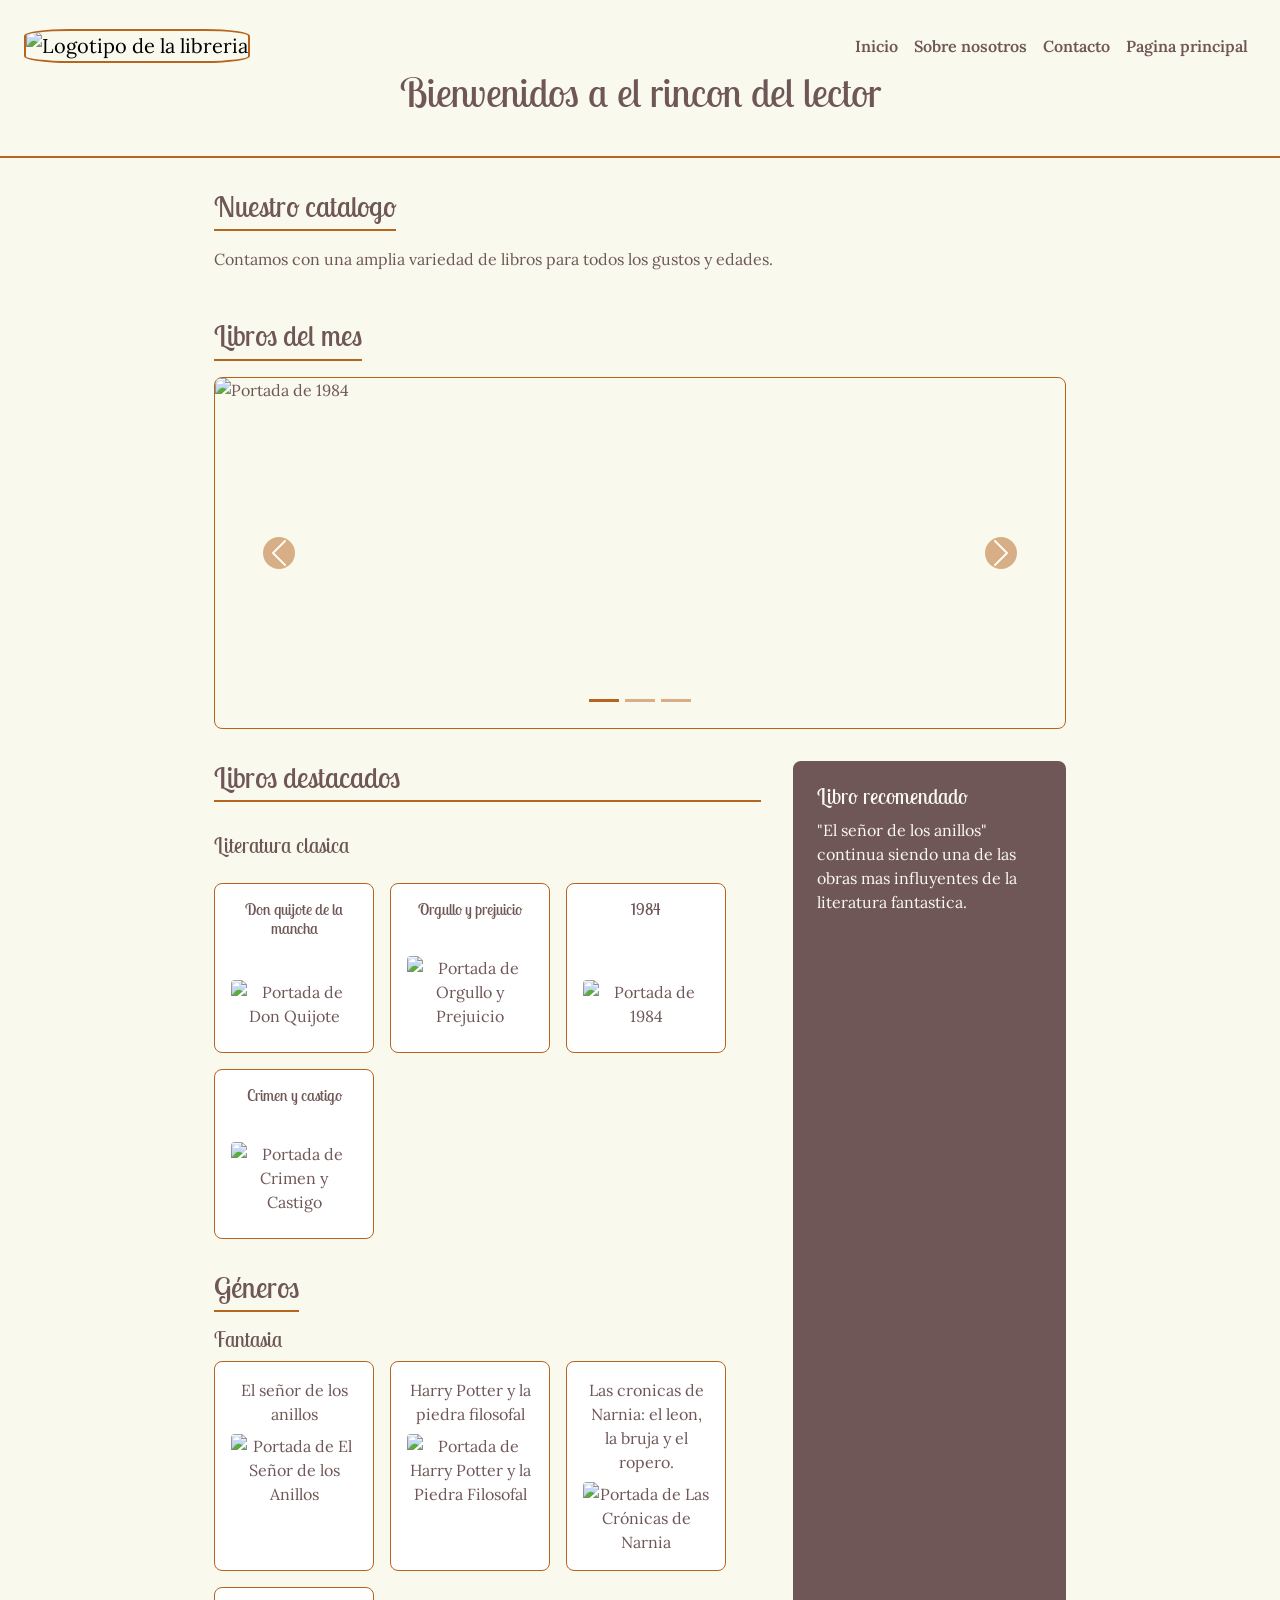
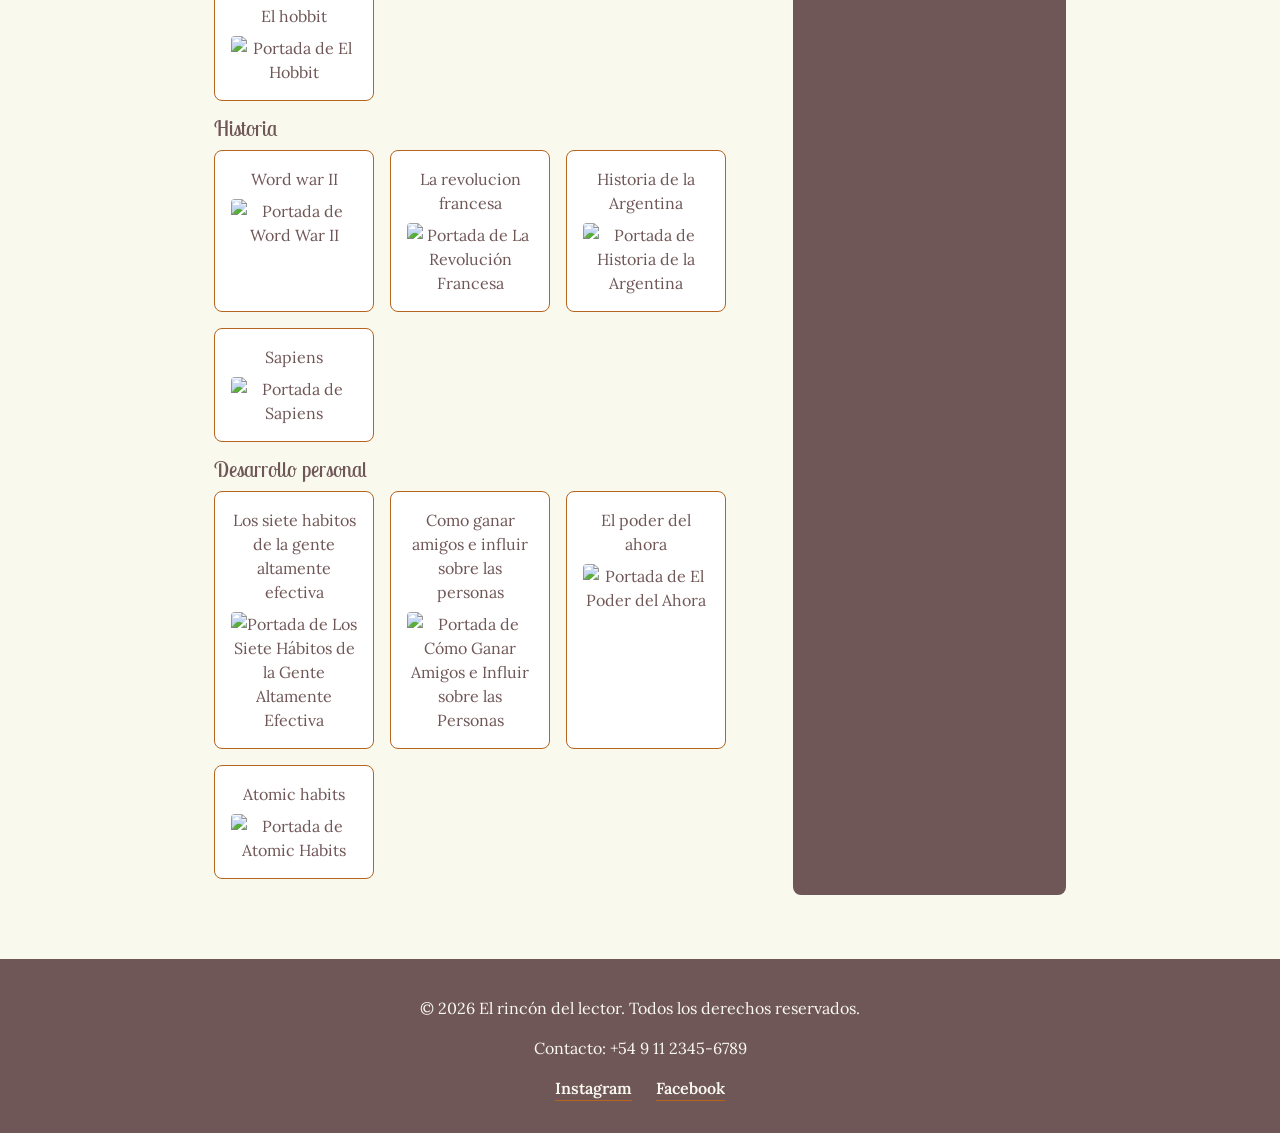
==== pages/catalogo.html @ 42371d8d "feat: add catalog, contact pages and custom styles" ====
<!DOCTYPE html>
<html lang="es">
<head>
    <meta charset="UTF-8">
    <meta name="viewport" content="width=device-width, initial-scale=1.0">
    <title>Catalogo</title>
    <link rel="stylesheet" href="https://cdn.jsdelivr.net/npm/bootstrap@5.3.3/dist/css/bootstrap.min.css">
    <link rel="stylesheet" href="../styles/styles.css">
</head>
<body>
    <header class="encabezado">
        <nav class="navbar navbar-expand-lg">
            <div class="container-fluid nav-container">
                <a class="navbar-brand" href="../index.html">
                    <img class="logo" src="../assets/logo_libreria.png" alt="Logotipo de la libreria" width="60">
                </a>

            <button class="navbar-toggler" type="button" data-bs-toggle="collapse" data-bs-target="#navbarMenu" aria-controls="navbarMenu" aria-expanded="false" aria-label="Abrir menú">
                <span class="navbar-toggler-icon"></span>
            </button>

            <div class="collapse navbar-collapse" id="navbarMenu">
                <ul class="navbar-nav ms-auto">
                    <li class="nav-item"><a class="nav-link" href="inicio.html">Inicio</a></li>
                    <li class="nav-item"><a class="nav-link" href="sobre-nosotros.html">Sobre nosotros</a></li>
                    <li class="nav-item"><a class="nav-link" href="contacto.html">Contacto</a></li>
                    <li class="nav-item"><a class="nav-link" href="../index.html">Pagina principal</a></li>
                </ul>
            </div>
        </div>
    </nav>

    <h1 class="titulo-principal">Bienvenidos a el rincon del lector</h1>
</header>

<main class="contenido contenido-catalogo">
    <div class="catalogo-intro">
        <h2 class="titulo-secundario">Nuestro catalogo</h2>
        <p class="descripcion-libreria">
            Contamos con una amplia variedad de libros para todos los gustos y edades. 
        </p>
    </div>
    
    <section class="galeria-catalogo">
    <h2 class="titulo-secundario">Libros del mes</h2>
    <div id="carouselLibros" class="carousel slide carousel-custom" data-bs-ride="carousel">
        <div class="carousel-indicators">
            <button type="button" data-bs-target="#carouselLibros" data-bs-slide-to="0" class="active" aria-current="true" aria-label="Slide 1"></button>
            <button type="button" data-bs-target="#carouselLibros" data-bs-slide-to="1" aria-label="Slide 2"></button>
            <button type="button" data-bs-target="#carouselLibros" data-bs-slide-to="2" aria-label="Slide 3"></button>
        </div>
        <div class="carousel-inner">
            <div class="carousel-item active">
                <img src="../assets/libros/1984.png" class="d-block w-100" alt="Portada de 1984">
            </div>
            <div class="carousel-item">
                <img src="../assets/libros/el_hobbit.png" class="d-block w-100" alt="Portada de El Hobbit">
            </div>
            <div class="carousel-item">
                <img src="../assets/libros/sapiens.png" class="d-block w-100" alt="Portada de Sapiens">
            </div>
        </div>
        <button class="carousel-control-prev" type="button" data-bs-target="#carouselLibros" data-bs-slide="prev">
            <span class="carousel-control-prev-icon" aria-hidden="true"></span>
            <span class="visually-hidden">Anterior</span>
        </button>
        <button class="carousel-control-next" type="button" data-bs-target="#carouselLibros" data-bs-slide="next">
            <span class="carousel-control-next-icon" aria-hidden="true"></span>
            <span class="visually-hidden">Siguiente</span>
        </button>
    </div>
</section>

    <section class="seccion-destacados">
        <h2 class="titulo-secundario">Libros destacados</h2>
        
    <h3 class="titulo-terciario">Literatura clasica</h3>

    <article class="libro">
    <h3 class="titulo-terciario">Don quijote de la mancha</h3>
        <img src="../assets/libros/don_quijote_de_la_mancha.png"
            alt="Portada de Don Quijote"
            width="150">

        
    </article>

    <article class="libro">
        <h3 class="titulo-terciario">Orgullo y prejuicio</h3>
            <img src="../assets/libros/orgullo_y_prejuicio.png" 
                alt="Portada de Orgullo y Prejuicio" 
                width="150">
            
    </article>


    <article class="libro">
        <h3 class="titulo-terciario">1984</h3>
            <img src="../assets/libros/1984.png"
                alt="Portada de 1984"
                width="150">
    </article>

    <article class="libro">
        <h3 class="titulo-terciario">Crimen y castigo</h3>
            <img src="../assets/libros/crimen_y_castigo.png"
                alt="Portada de Crimen y Castigo"
                width="150">
        </article>

    </section>

    <section class="seccion-generos">
        <h2 class="titulo-secundario">Géneros</h2>
    <article class="genero">
    
        <h3 class="titulo-terciario">Fantasia</h3>
        <ul>
            <li>El señor de los anillos
            <img src="../assets/libros/el_señor_de_los_anillos.png"
                alt="Portada de El Señor de los Anillos"
                width="150"> </li>
            <li>Harry Potter y la piedra filosofal
            <img src="../assets/libros/harry_potter_y_la_piedra_filosofal.png"
                alt="Portada de Harry Potter y la Piedra Filosofal"
                width="150"> </li>
            <li>Las cronicas de Narnia: el leon, la bruja y el ropero.
            <img src="../assets/libros/las_cronicas_de_narnia.png"
                alt="Portada de Las Crónicas de Narnia"
                width="150"> </li>
            <li>El hobbit
            <img src="../assets/libros/el_hobbit.png"
                alt="Portada de El Hobbit"
                width="150"> </li>
        </ul>

        </article>

    <article class="genero">

    <h3 class="titulo-terciario">Historia</h3>

        <ul>
            <li>Word war II
                <img src="../assets/libros/word_war_II.png"
                    alt="Portada de Word War II"
                    width="150"> </li>
                

            <li>La revolucion francesa
                <img src="../assets/libros/la_revolucion_francesa.png"
                    alt="Portada de La Revolución Francesa"
                    width="150"> </li>

            <li>Historia de la Argentina
                <img src="../assets/libros/historia_de_la_argentina.png"
                    alt="Portada de Historia de la Argentina"
                    width="150"> </li>

            <li>Sapiens
                <img src="../assets/libros/sapiens.png"
                    alt="Portada de Sapiens"
                    width="150"> </li>


        </ul>
</article>


<article class="genero">

    <h3 class="titulo-terciario">Desarrollo personal</h3>
        <ul>
            <li>Los siete habitos de la gente altamente efectiva
                <img src="../assets/libros/los_siete_habitos_de_la_gente_efectiva.png"
                    alt="Portada de Los Siete Hábitos de la Gente Altamente Efectiva"
                    width="150"> </li>

            <li>Como ganar amigos e influir sobre las personas
                <img src="../assets/libros/como_ganar_amigos_e_influir_sobre_las_personas.png"
                    alt="Portada de Cómo Ganar Amigos e Influir sobre las Personas"
                    width="150"> </li>

            <li>El poder del ahora
                <img src="../assets/libros/el_poder_del_ahora.png"
                    alt="Portada de El Poder del Ahora"
                    width="150"> </li>

            <li>Atomic habits
                <img src="../assets/libros/atomic_habits.png"
                    alt="Portada de Atomic Habits"
                    width="150"> </li>
        </ul>  
        </article>
    </section>

    <aside class="libro-recomendado">
        <h3 class="titulo-terciario">Libro recomendado</h3>
        <p class="descripcion-libro">"El señor de los anillos" continua siendo una de las obras mas influyentes de la literatura fantastica.</p>

    </aside>
</main>


<footer class="pie-pagina">
        <p>&copy; 2026 El rincón del lector. Todos los derechos reservados.</p>
        <p>Contacto: +54 9 11 2345-6789</p>
        <nav class="redes-sociales">
        <a href="#">Instagram</a>
        <a href="#">Facebook</a>
    </nav>

    </footer>
<script src="https://cdn.jsdelivr.net/npm/bootstrap@5.3.3/dist/js/bootstrap.bundle.min.js"></script>
</body>
</html>
---- styles/styles.css ----
/* ===========================================================================
    FUENTES (Google Fonts)
    ========================================================================== */

@import url('https://fonts.googleapis.com/css2?family=Lobster+Two:ital,wght@0,400;0,700;1,400;1,700&family=Lora:ital,wght@0,400..700;1,400..700&display=swap');

/* ===========================================================================
    VARIABLES GLOBALES (paleta de colores y tipografía)
    ========================================================================== */

:root {
    --color-primario: #705757;
    --color-secundario: #F9F9EE;
    --color-acento: #B5651D;
    --fuente-titulos: "Lobster Two", sans-serif;
    --fuente-cuerpo: "Lora", serif;
}

/* ===========================================================================
    RESET DEL BOX MODEL
    ========================================================================== */
* {
    margin: 0;
    padding: 0;
    box-sizing: border-box;
}

/* ===========================================================================
    GLOBAL - COMÚN A TODAS LAS PÁGINAS
    (index, inicio, sobre-nosotros, catalogo, contacto)
    ========================================================================== */

body {
    background-color: var(--color-secundario);
    background-size: cover;
    background-repeat: no-repeat;
    color: var(--color-primario);
    font-family: var(--fuente-cuerpo);
}

main p {
    margin-bottom: 1rem;
}

.encabezado {
    padding: 1.5rem 1.5rem 2rem;
    text-align: center;
    border-bottom: 2px solid var(--color-acento);
}

.encabezado img:not(.logo) {
    margin-top: 1rem;
    margin-bottom: 1rem;
}


.logo {
    border-radius: 20%;
    border: 2px solid var(--color-acento);
}

.titulo-principal {
    font-family: var(--fuente-titulos);
    color: var(--color-primario);
    font-size: 2.5rem;
    margin-bottom: 0.5rem;
}

.eslogan {
    font-family: var(--fuente-cuerpo);
    font-style: italic;
    color: var(--color-primario);
    font-size: 1.1rem;
}

.navbar {
    padding: 0;
}

.nav-container {
    display: flex;
    justify-content: space-between;
    align-items: center;
    padding: 0;
}

.nav-link {
    font-family: var(--fuente-cuerpo);
    color: var(--color-primario) !important;
    font-weight: 600;
    padding: 0.4rem 0.8rem;
    border-radius: 4px;
    transition: background-color 0.2s ease, color 0.2s ease;
}

.nav-link:hover,
.nav-link:focus {
    background-color: var(--color-acento);
    color: var(--color-secundario) !important;
}

.navbar-toggler {
    border-color: var(--color-acento);
}

.navbar-toggler-icon {
    background-image: url("data:image/svg+xml,%3csvg xmlns='http://www.w3.org/2000/svg' viewBox='0 0 30 30'%3e%3cpath stroke='rgba(112, 87, 87, 1)' stroke-linecap='round' stroke-miterlimit='10' stroke-width='2' d='M4 7h22M4 15h22M4 23h22'/%3e%3c/svg%3e");
}



.contenido {
    max-width: 900px;
    margin: 0 auto;
    padding: 2rem 1.5rem;
}

.titulo-secundario {
    font-family: var(--fuente-titulos);
    color: var(--color-primario);
    font-size: 1.8rem;
    border-bottom: 2px solid var(--color-acento);
    padding-bottom: 0.3rem;
    display: inline-block;
    margin-bottom: 1rem;
}

.titulo-terciario {
    font-family: var(--fuente-titulos);
    color: var(--color-primario);
    font-size: 1.3rem;
    margin-bottom: 0.5rem;
}

.descripcion-libreria {
    font-family: var(--fuente-cuerpo);
    max-width: 70ch;
}

.pie-pagina {
    background-color: var(--color-primario);
    color: var(--color-secundario);
    text-align: center;
    padding: 2rem 1rem;
    margin-top: 2rem;
}

.pie-pagina p {
    color: var(--color-secundario);
    margin-top: 0.3rem;
}

.redes-sociales {
    display: flex;
    justify-content: center;
    gap: 1.5rem;
    margin-top: 1rem;
}

.redes-sociales a {
    color: var(--color-secundario);
    text-decoration: none;
    font-weight: 600;
    border-bottom: 1px solid var(--color-acento);
    transition: color 0.2s ease;
}

.redes-sociales a:hover {
    color: var(--color-secundario);
    border-bottom-color: var(--color-secundario);
}

/* ===========================================================================
    PÁGINA: INDEX (portada de bienvenida)
    ========================================================================== */

.lugar-destacado {
    background-color: #FFFFFF;
    border: 1px solid var(--color-acento);
    padding: 1.5rem;
    margin-bottom: 2rem;
    border-radius: 8px;
}

/* .lista-simple también se usa en inicio.html */
.lista-simple {
    list-style: none;
    padding-left: 0;
}

.lista-simple li {
    padding: 0.5rem 0;
    border-bottom: 1px solid #e0dcc8;
}

.lista-simple li:last-child {
    border-bottom: none;
}

/* ===========================================================================
    PÁGINA: INICIO (home / catálogo resumido)
    ========================================================================== */

.marketing {
    background-color: #FFFFFF;
    border: 1px solid var(--color-acento);
    padding: 1.5rem;
    margin-bottom: 2rem;
    border-radius: 8px;
}

.productos-destacados {
    background-color: #FFFFFF;
    border: 1px solid var(--color-acento);
    padding: 1.5rem;
    margin-bottom: 2rem;
    border-radius: 8px;
}

.descripcion-producto {
    font-family: var(--fuente-cuerpo);
    max-width: 70ch;
}

.frase-destacada {
    background-color: #FFFFFF;
    border: 1px solid var(--color-acento);
    padding: 1.5rem;
    margin-bottom: 2rem;
    border-radius: 8px;
}

/* .frase también se usa en sobre-nosotros.html */

.frase {
    font-style: italic;
    font-size: 1.2rem;
    color: var(--color-primario);
    border-left: 4px solid var(--color-acento);
    padding-left: 1rem;
    margin: 1rem 0;
}

/* ===========================================================================
    PÁGINA: SOBRE NOSOTROS
    ========================================================================== */

.imagen-principal {
    display: block;
    margin: 1rem auto;
    border-radius: 6px;
    border: 2px solid var(--color-acento);
}

.valores {
    background-color: #FFFFFF;
    border: 1px solid var(--color-acento);
    border-radius: 8px;
    padding: 1.5rem;
    margin-bottom: 2rem;
}

.descripcion-local {
    font-family: var(--fuente-cuerpo);
    font-size: 0.9rem;
    font-style: italic;
    color: var(--color-primario);
    margin-top: 0.5rem;
}

/* ===========================================================================
    PÁGINA: CATALOGO
    ========================================================================== */

.seccion-destacados h2,
.seccion-destacados h3 {
    flex-basis: 100%;
}

.seccion-destacados {
    display: flex;
    flex-wrap: wrap;
    gap: 1rem;
    grid-area: destacados;
}

.seccion-generos {
    grid-area: generos;
}

.libro {
    width: 160px;
    text-align: center;
    vertical-align: top;
    padding: 1rem;
    background-color: #FFFFFF;
    border: 1px solid var(--color-acento);
    border-radius: 8px;
    display: flex;
    flex-direction: column;
}

.libro img {
    border-radius: 4px;
    margin-bottom: 0.5rem;
    max-width: 100%;
    height: auto;
}

.libro h3 {
    min-height: 3rem;
    font-size: 1rem;
}

.genero ul {
    display: flex;
    flex-wrap: wrap;
    gap: 1rem;
    list-style: none;
    padding-left: 0;
}

.genero li {
    width: 160px;
    text-align: center;
    vertical-align: top;
    padding: 1rem;
    background-color: #FFFFFF;
    border: 1px solid var(--color-acento);
    border-radius: 8px;
    display: flex;
    flex-direction: column;
    min-height: 3rem;
}

.genero img {
    display: block;
    margin: 0.5rem auto 0;
    border-radius: 4px;
    max-width: 100%;
    height: auto;
}

.libro-recomendado {
    background-color: var(--color-primario);
    color: var(--color-secundario);
    border-radius: 8px;
    padding: 1.5rem;
    grid-area: recomendado;
}

.libro-recomendado .titulo-terciario,
.libro-recomendado .descripcion-libro {
    color: var(--color-secundario);
}

/* ===========================================================================
    PÁGINA: CONTACTO
    ========================================================================== */

form {
    display: flex;
    flex-direction: column;
    max-width: 500px;
    background-color: #FFFFFF;
    border: 1px solid var(--color-acento);
    border-radius: 8px;
    padding: 1.5rem;
    margin: 0 auto;
}

label {
    font-family: var(--fuente-cuerpo);
    font-weight: 600;
    color: var(--color-primario);
    margin-top: 1rem;
    margin-bottom: 0.3rem;
}

input,
textarea {
    font-family: var(--fuente-cuerpo);
    padding: 0.6rem;
    border: 1px solid var(--color-acento);
    border-radius: 4px;
    background-color: var(--color-secundario);
    color: var(--color-primario);
}

.btn-enviar {
    font-family: var(--fuente-titulos);
    font-size: 1.1rem;
    background-color: var(--color-primario);
    color: var(--color-secundario);
    border: none;
    border-radius: 4px;
    padding: 0.8rem;
    margin-top: 1.5rem;
    cursor: pointer;
    transition: background-color 0.2s ease;
}

.btn-enviar:hover {
    background-color: var(--color-acento);
}

.btn-enviar:active {
    background-color: var(--color-primario);
    transform: scale(0.97);
}

/* Links del navbar: agregar :active */
.nav-link:active {
    background-color: var(--color-primario);
    color: var(--color-secundario) !important;
}

/* Redes sociales: agregar :focus y :active */
.redes-sociales a:focus,
.redes-sociales a:active {
    color: var(--color-acento);
    outline: 2px solid var(--color-acento);
    outline-offset: 2px;
}

/* Tarjetas de libro/género: efecto hover con transición suave */
.libro,
.genero li {
    transition: transform 0.2s ease, box-shadow 0.2s ease;
}

.libro:hover,
.genero li:hover {
    transform: translateY(-4px);
    box-shadow: 0 4px 10px rgba(112, 87, 87, 0.3);
}


/* ===========================================================================
    CAROUSEL (mobile-first)
    ========================================================================== */

.carousel-custom {
    border-radius: 8px;
    overflow: hidden;
    border: 1px solid var(--color-acento);
}

.carousel-custom .carousel-item img {
    height: 350px;
    object-fit: cover;
}

.carousel-custom .carousel-control-prev-icon,
.carousel-custom .carousel-control-next-icon {
    background-color: var(--color-acento);
    border-radius: 50%;
    padding: 1rem;
    transition: background-color 0.2s ease;
}

.carousel-custom .carousel-control-prev:hover .carousel-control-prev-icon,
.carousel-custom .carousel-control-next:hover .carousel-control-next-icon {
    background-color: var(--color-primario);
}

.carousel-custom .carousel-indicators [data-bs-target] {
    background-color: var(--color-acento);
}



/* ===========================================================================
    GRID: CATALOGO (mobile-first)
    ========================================================================== */

.contenido-catalogo {
    display: grid;
    grid-template-columns: 1fr;
    grid-template-areas:
        "titulo"
        "galeria"
        "destacados"
        "generos"
        "recomendado";
    gap: 2rem;
}

.catalogo-intro     { grid-area: titulo; }
.galeria-catalogo   { grid-area: galeria; }
.seccion-destacados { grid-area: destacados; }
.seccion-generos    { grid-area: generos; }
.libro-recomendado  { grid-area: recomendado; }

@media (min-width: 1024px) {
    .contenido-catalogo {
        grid-template-columns: 2fr 1fr;
        grid-template-areas:
            "titulo     titulo"
            "galeria    galeria"
            "destacados recomendado"
            "generos    recomendado";
    }
}


/* ===========================================================================
    GRID: INDEX
    ========================================================================== */

.contenido-index {
    display: grid;
    grid-template-columns: 1fr;
    grid-template-areas:
        "texto"
        "galeria"
        "destacado";
    gap: 2rem;
}

.contenido-index .descripcion-libreria { grid-area: texto; }
.galeria                               { grid-area: galeria; }
.contenido-index .lugar-destacado      { grid-area: destacado; }

@media (min-width: 1024px) {
    .contenido-index {
        grid-template-columns: 2fr 1fr;
        grid-template-areas:
            "texto destacado"
            "galeria galeria";
        align-items: start;
    }
}
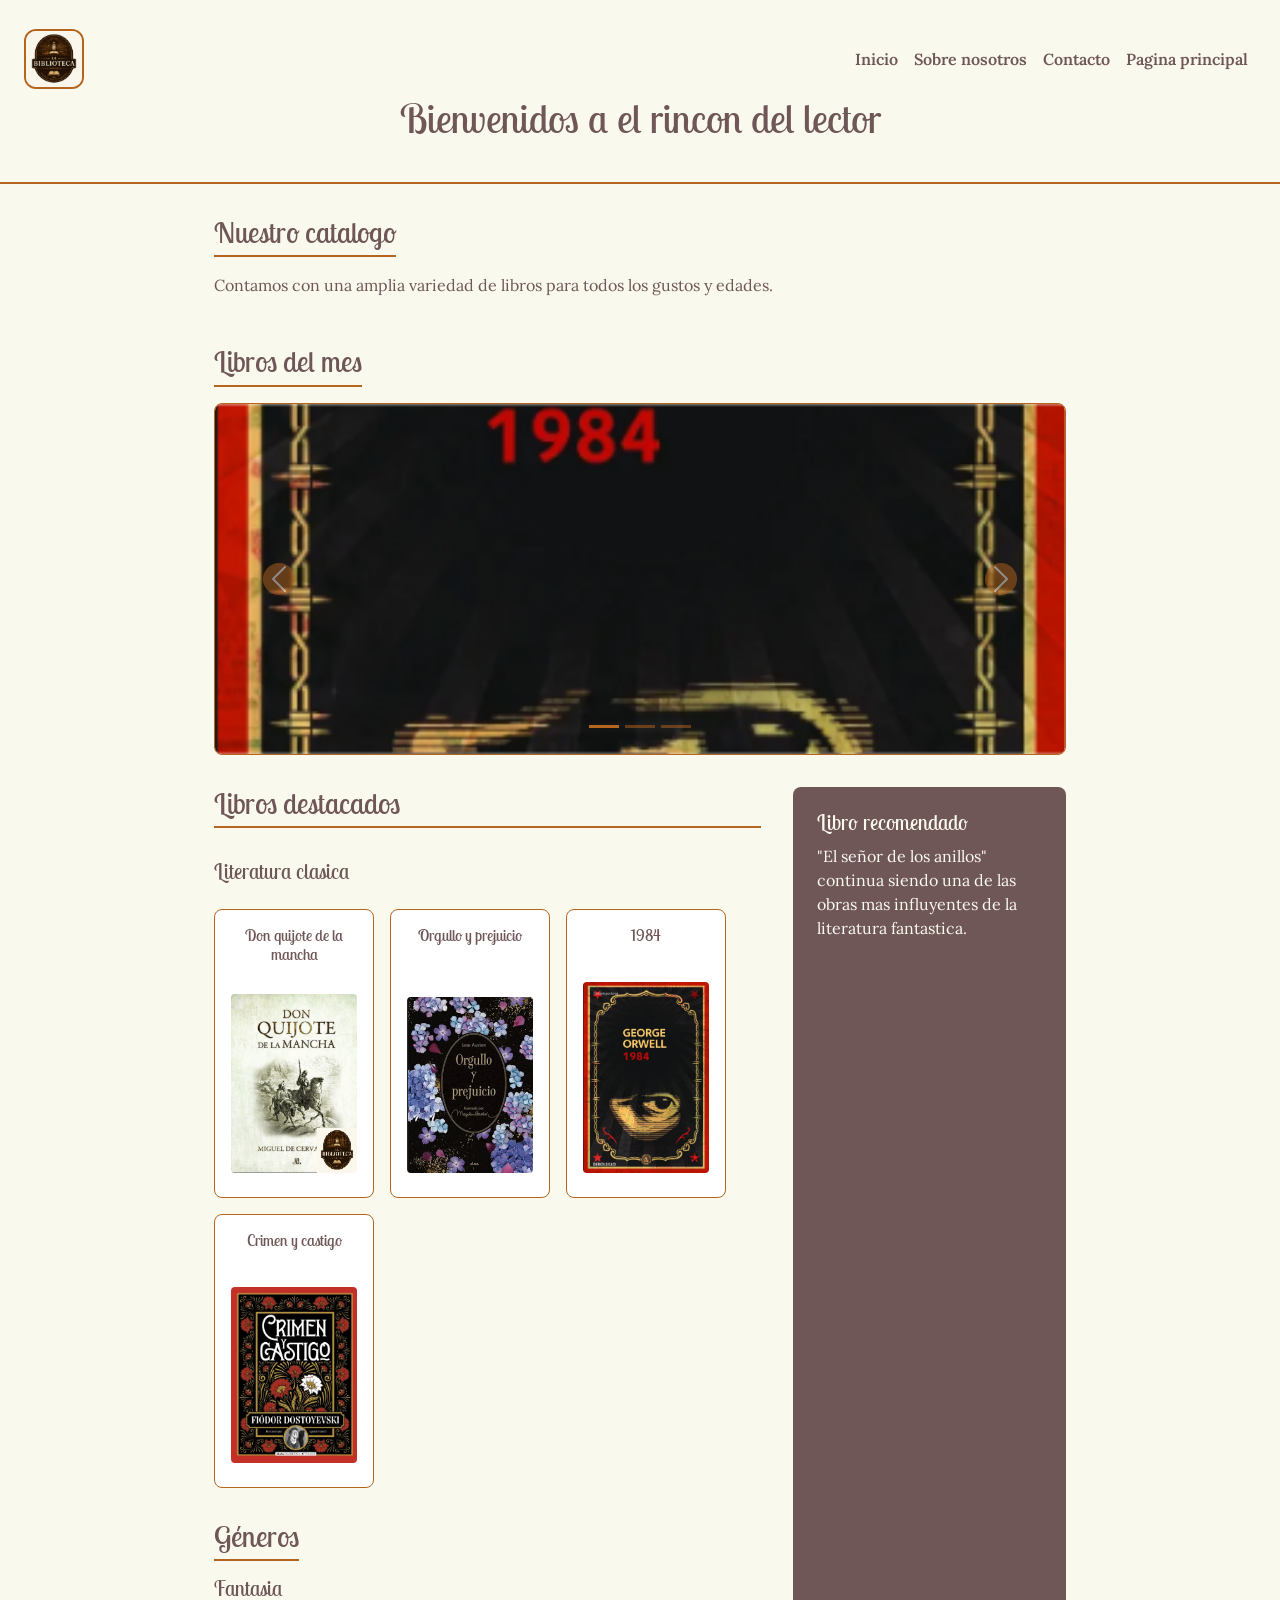
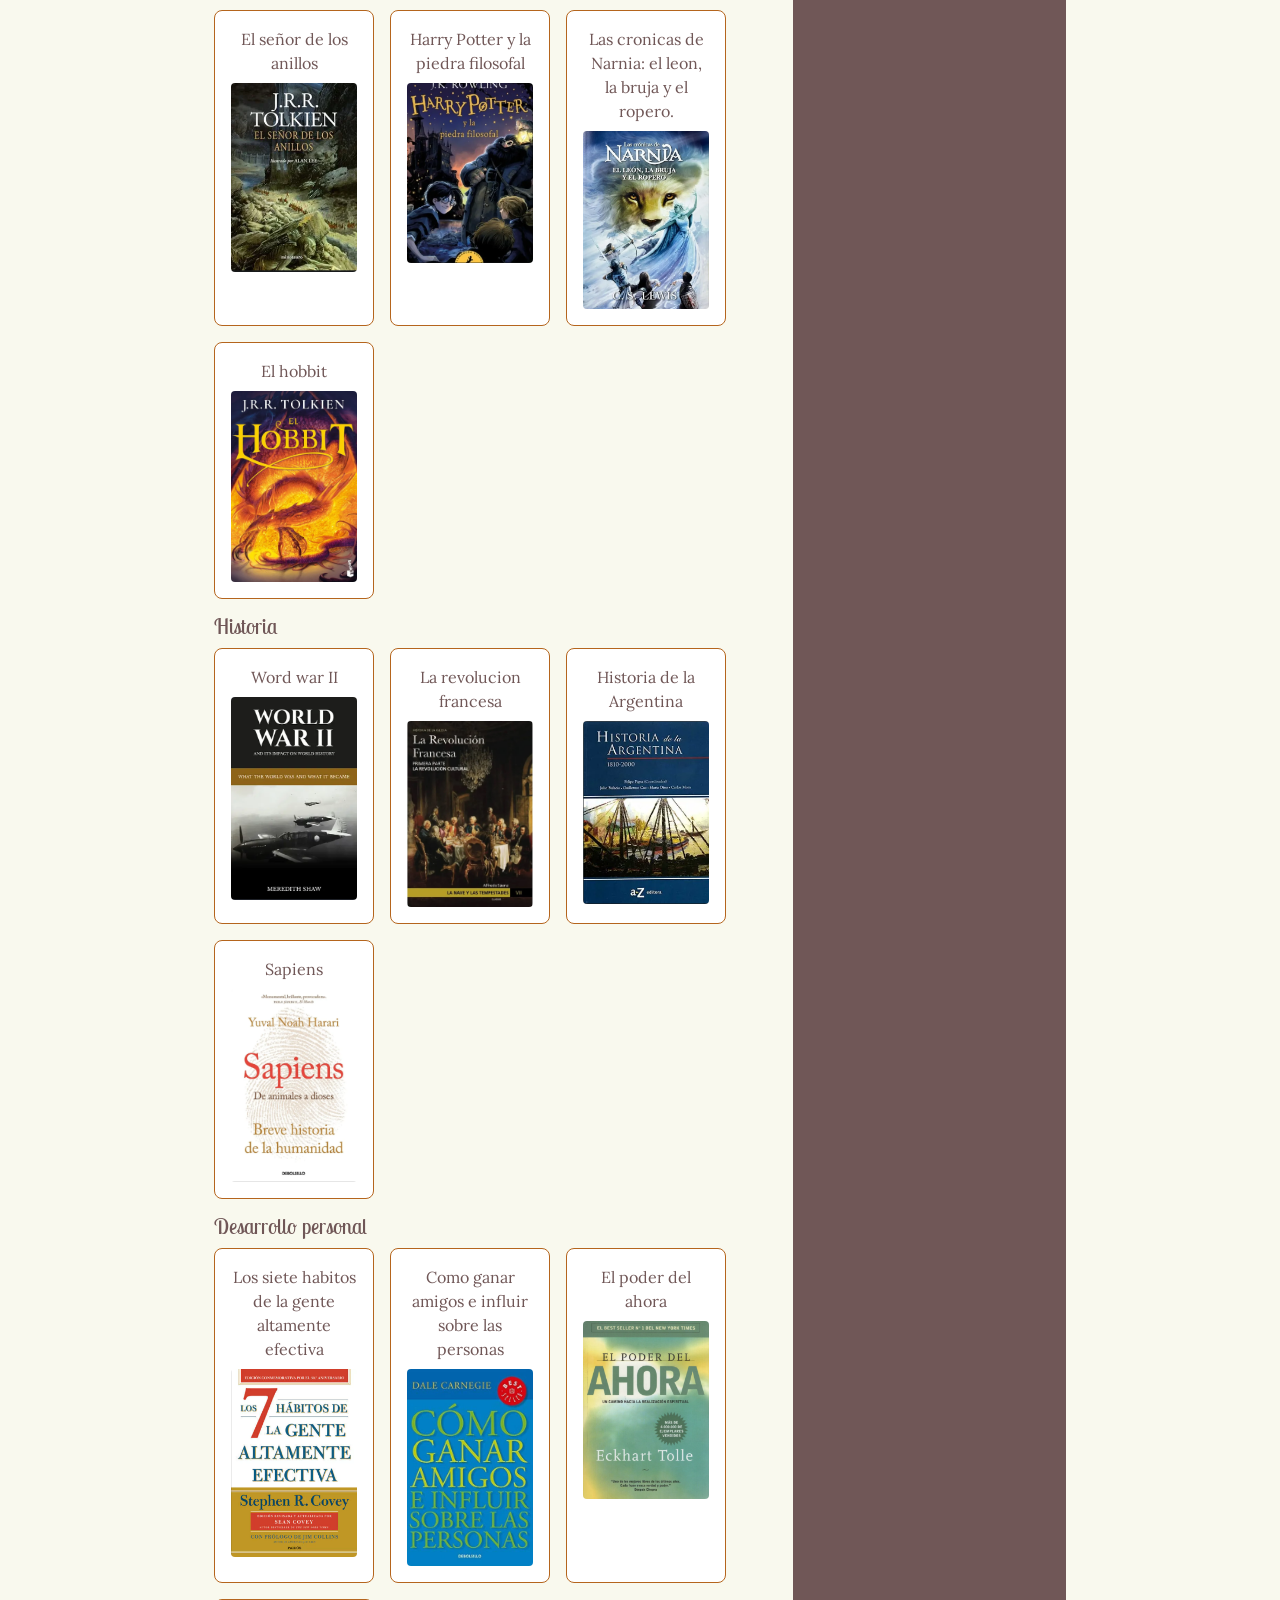
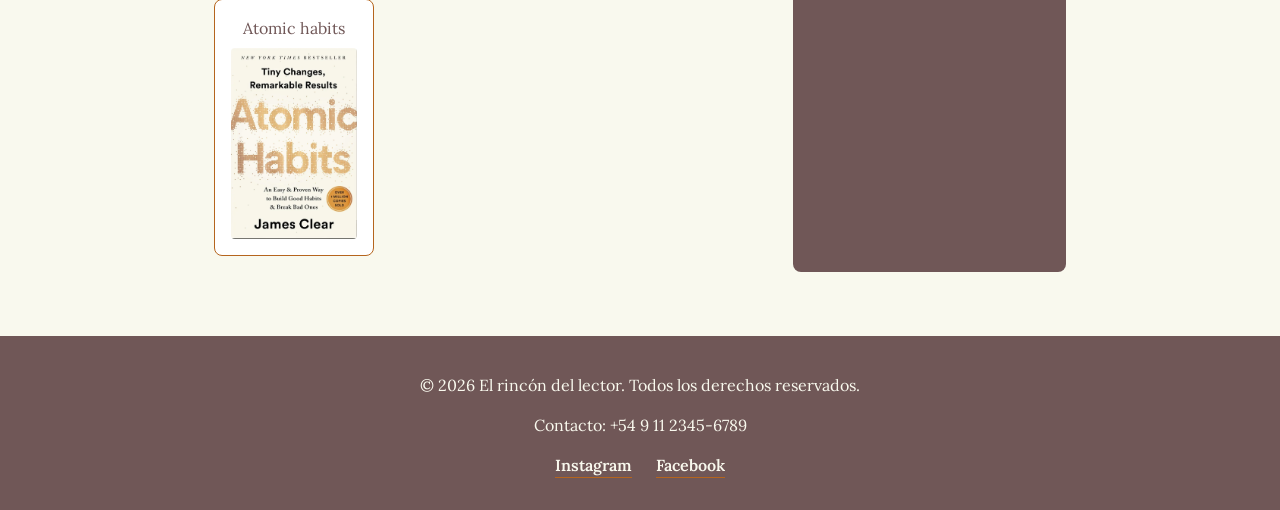
==== commit 3d530629: "refactor: migrate CSS to SCSS with partials architecture" ====
--- a/pages/catalogo.html
+++ b/pages/catalogo.html
@@ -5,7 +5,7 @@
     <meta name="viewport" content="width=device-width, initial-scale=1.0">
     <title>Catalogo</title>
     <link rel="stylesheet" href="https://cdn.jsdelivr.net/npm/bootstrap@5.3.3/dist/css/bootstrap.min.css">
-    <link rel="stylesheet" href="../styles/styles.css">
+    <link rel="stylesheet" href="../styles/main.css">
 </head>
 <body>
     <header class="encabezado">
--- a/styles/main.css
+++ b/styles/main.css
@@ -0,0 +1,414 @@
+@import url("https://fonts.googleapis.com/css2?family=Lobster+Two:ital,wght@0,400;0,700;1,400;1,700&family=Lora:ital,wght@0,400..700;1,400..700&display=swap");
+.titulo-principal {
+  font-family: "Lobster Two", sans-serif;
+  color: #705757;
+  font-size: 2.5rem;
+  margin-bottom: 0.5rem;
+}
+
+.eslogan {
+  font-family: "Lora", serif;
+  font-style: italic;
+  color: #705757;
+  font-size: 1.1rem;
+}
+
+.titulo-secundario {
+  font-family: "Lobster Two", sans-serif;
+  color: #705757;
+  font-size: 1.8rem;
+  border-bottom: 2px solid #B5651D;
+  padding-bottom: 0.3rem;
+  display: inline-block;
+  margin-bottom: 1rem;
+}
+
+.titulo-terciario {
+  font-family: "Lobster Two", sans-serif;
+  color: #705757;
+  font-size: 1.3rem;
+  margin-bottom: 0.5rem;
+}
+
+* {
+  margin: 0;
+  padding: 0;
+  box-sizing: border-box;
+}
+
+body {
+  background-color: #F9F9EE;
+  background-size: cover;
+  background-repeat: no-repeat;
+  color: #705757;
+  font-family: "Lora", serif;
+}
+
+main p {
+  margin-bottom: 1rem;
+}
+
+.contenido {
+  max-width: 900px;
+  margin: 0 auto;
+  padding: 2rem 1.5rem;
+}
+
+.descripcion-libreria,
+.descripcion-producto {
+  font-family: "Lora", serif;
+  max-width: 70ch;
+}
+
+.encabezado {
+  padding: 1.5rem 1.5rem 2rem;
+  text-align: center;
+  border-bottom: 2px solid #B5651D;
+}
+.encabezado img:not(.logo) {
+  margin-top: 1rem;
+  margin-bottom: 1rem;
+}
+
+.logo {
+  border-radius: 20%;
+  border: 2px solid #B5651D;
+}
+
+.navbar {
+  padding: 0;
+}
+
+.nav-container {
+  display: flex;
+  justify-content: space-between;
+  align-items: center;
+  gap: 0;
+  flex-wrap: nowrap;
+  padding: 0;
+}
+
+.nav-link {
+  font-family: "Lora", serif;
+  color: #705757 !important;
+  font-weight: 600;
+  padding: 0.4rem 0.8rem;
+  border-radius: 4px;
+  transition: background-color 0.2s ease, color 0.2s ease;
+}
+.nav-link:hover, .nav-link:focus {
+  background-color: #B5651D;
+  color: #F9F9EE !important;
+}
+.nav-link:active {
+  background-color: #705757;
+  color: #F9F9EE !important;
+}
+
+.navbar-toggler {
+  border-color: #B5651D;
+}
+
+.navbar-toggler-icon {
+  background-image: url("data:image/svg+xml,%3csvg xmlns='http://www.w3.org/2000/svg' viewBox='0 0 30 30'%3e%3cpath stroke='rgba(112, 87, 87, 1)' stroke-linecap='round' stroke-miterlimit='10' stroke-width='2' d='M4 7h22M4 15h22M4 23h22'/%3e%3c/svg%3e");
+}
+
+.pie-pagina {
+  background-color: #705757;
+  color: #F9F9EE;
+  text-align: center;
+  padding: 2rem 1rem;
+  margin-top: 2rem;
+}
+.pie-pagina p {
+  color: #F9F9EE;
+  margin-top: 0.3rem;
+}
+
+.redes-sociales {
+  display: flex;
+  justify-content: center;
+  align-items: center;
+  gap: 1.5rem;
+  flex-wrap: nowrap;
+  margin-top: 1rem;
+}
+.redes-sociales a {
+  color: #F9F9EE;
+  text-decoration: none;
+  font-weight: 600;
+  border-bottom: 1px solid #B5651D;
+  transition: color 0.2s ease;
+}
+.redes-sociales a:hover {
+  color: #F9F9EE;
+  border-bottom-color: #F9F9EE;
+}
+.redes-sociales a:focus, .redes-sociales a:active {
+  color: #B5651D;
+  outline: 2px solid #B5651D;
+  outline-offset: 2px;
+}
+
+.contenido-index {
+  display: grid;
+  grid-template-columns: 1fr;
+  grid-template-areas: "texto" "galeria" "destacado";
+  gap: 2rem;
+}
+.contenido-index .descripcion-libreria {
+  grid-area: texto;
+}
+.contenido-index .lugar-destacado {
+  grid-area: destacado;
+}
+@media (min-width: 1024px) {
+  .contenido-index {
+    grid-template-columns: 2fr 1fr;
+    grid-template-areas: "texto destacado" "galeria galeria";
+    align-items: start;
+  }
+}
+
+.galeria {
+  grid-area: galeria;
+}
+
+.contenido-catalogo {
+  display: grid;
+  grid-template-columns: 1fr;
+  grid-template-areas: "titulo" "galeria" "destacados" "generos" "recomendado";
+  gap: 2rem;
+}
+@media (min-width: 1024px) {
+  .contenido-catalogo {
+    grid-template-columns: 2fr 1fr;
+    grid-template-areas: "titulo     titulo" "galeria    galeria" "destacados recomendado" "generos    recomendado";
+  }
+}
+
+.catalogo-intro {
+  grid-area: titulo;
+}
+
+.galeria-catalogo {
+  grid-area: galeria;
+}
+
+.seccion-destacados {
+  grid-area: destacados;
+}
+
+.seccion-generos {
+  grid-area: generos;
+}
+
+.libro-recomendado {
+  grid-area: recomendado;
+}
+
+.lugar-destacado,
+.marketing,
+.productos-destacados,
+.frase-destacada,
+.valores {
+  background-color: #FFFFFF;
+  border: 1px solid #B5651D;
+  border-radius: 8px;
+  padding: 1.5rem;
+  margin-bottom: 2rem;
+}
+
+.seccion-destacados {
+  display: flex;
+  justify-content: flex-start;
+  align-items: stretch;
+  gap: 1rem;
+  flex-wrap: wrap;
+}
+.seccion-destacados h2,
+.seccion-destacados h3 {
+  flex-basis: 100%;
+}
+
+.libro {
+  background-color: #FFFFFF;
+  border: 1px solid #B5651D;
+  border-radius: 8px;
+  padding: 1rem;
+  width: 160px;
+  text-align: center;
+  vertical-align: top;
+  display: flex;
+  flex-direction: column;
+  transition: transform 0.2s ease, box-shadow 0.2s ease;
+}
+.libro img {
+  border-radius: 4px;
+  margin-bottom: 0.5rem;
+  max-width: 100%;
+  height: auto;
+}
+.libro h3 {
+  min-height: 3rem;
+  font-size: 1rem;
+}
+.libro:hover {
+  transform: translateY(-4px);
+  box-shadow: 0 4px 10px rgba(112, 87, 87, 0.3);
+}
+
+.genero ul {
+  display: flex;
+  justify-content: flex-start;
+  align-items: stretch;
+  gap: 1rem;
+  flex-wrap: wrap;
+  list-style: none;
+  padding-left: 0;
+}
+.genero li {
+  background-color: #FFFFFF;
+  border: 1px solid #B5651D;
+  border-radius: 8px;
+  padding: 1rem;
+  width: 160px;
+  text-align: center;
+  vertical-align: top;
+  display: flex;
+  flex-direction: column;
+  min-height: 3rem;
+  transition: transform 0.2s ease, box-shadow 0.2s ease;
+}
+.genero li:hover {
+  transform: translateY(-4px);
+  box-shadow: 0 4px 10px rgba(112, 87, 87, 0.3);
+}
+.genero img {
+  display: block;
+  margin: 0.5rem auto 0;
+  border-radius: 4px;
+  max-width: 100%;
+  height: auto;
+}
+
+.libro-recomendado {
+  background-color: #705757;
+  color: #F9F9EE;
+  border-radius: 8px;
+  padding: 1.5rem;
+}
+.libro-recomendado .titulo-terciario,
+.libro-recomendado .descripcion-libro {
+  color: #F9F9EE;
+}
+
+.btn-enviar {
+  font-family: "Lobster Two", sans-serif;
+  font-size: 1.1rem;
+  background-color: #705757;
+  color: #F9F9EE;
+  border: none;
+  border-radius: 4px;
+  padding: 0.8rem;
+  margin-top: 1.5rem;
+  cursor: pointer;
+  transition: background-color 0.2s ease;
+}
+.btn-enviar:hover {
+  background-color: #B5651D;
+}
+.btn-enviar:active {
+  background-color: #705757;
+  transform: scale(0.97);
+}
+
+form {
+  background-color: #FFFFFF;
+  border: 1px solid #B5651D;
+  border-radius: 8px;
+  padding: 1.5rem;
+  display: flex;
+  flex-direction: column;
+  max-width: 500px;
+  margin: 0 auto;
+}
+
+label {
+  font-family: "Lora", serif;
+  font-weight: 600;
+  color: #705757;
+  margin-top: 1rem;
+  margin-bottom: 0.3rem;
+}
+
+input,
+textarea {
+  font-family: "Lora", serif;
+  padding: 0.6rem;
+  border: 1px solid #B5651D;
+  border-radius: 4px;
+  background-color: #F9F9EE;
+  color: #705757;
+}
+
+.carousel-custom {
+  border-radius: 8px;
+  overflow: hidden;
+  border: 1px solid #B5651D;
+}
+.carousel-custom .carousel-item img {
+  height: 350px;
+  -o-object-fit: cover;
+     object-fit: cover;
+}
+.carousel-custom .carousel-control-prev-icon,
+.carousel-custom .carousel-control-next-icon {
+  background-color: #B5651D;
+  border-radius: 50%;
+  padding: 1rem;
+  transition: background-color 0.2s ease;
+}
+.carousel-custom .carousel-control-prev:hover .carousel-control-prev-icon,
+.carousel-custom .carousel-control-next:hover .carousel-control-next-icon {
+  background-color: #705757;
+}
+.carousel-custom .carousel-indicators [data-bs-target] {
+  background-color: #B5651D;
+}
+
+.lista-simple {
+  list-style: none;
+  padding-left: 0;
+}
+.lista-simple li {
+  padding: 0.5rem 0;
+  border-bottom: 1px solid #e0dcc8;
+}
+.lista-simple li:last-child {
+  border-bottom: none;
+}
+
+.frase {
+  font-style: italic;
+  font-size: 1.2rem;
+  color: #705757;
+  border-left: 4px solid #B5651D;
+  padding-left: 1rem;
+  margin: 1rem 0;
+}
+
+.imagen-principal {
+  display: block;
+  margin: 1rem auto;
+  border-radius: 6px;
+  border: 2px solid #B5651D;
+}
+
+.descripcion-local {
+  font-family: "Lora", serif;
+  font-size: 0.9rem;
+  font-style: italic;
+  color: #705757;
+  margin-top: 0.5rem;
+}/*# sourceMappingURL=main.css.map */
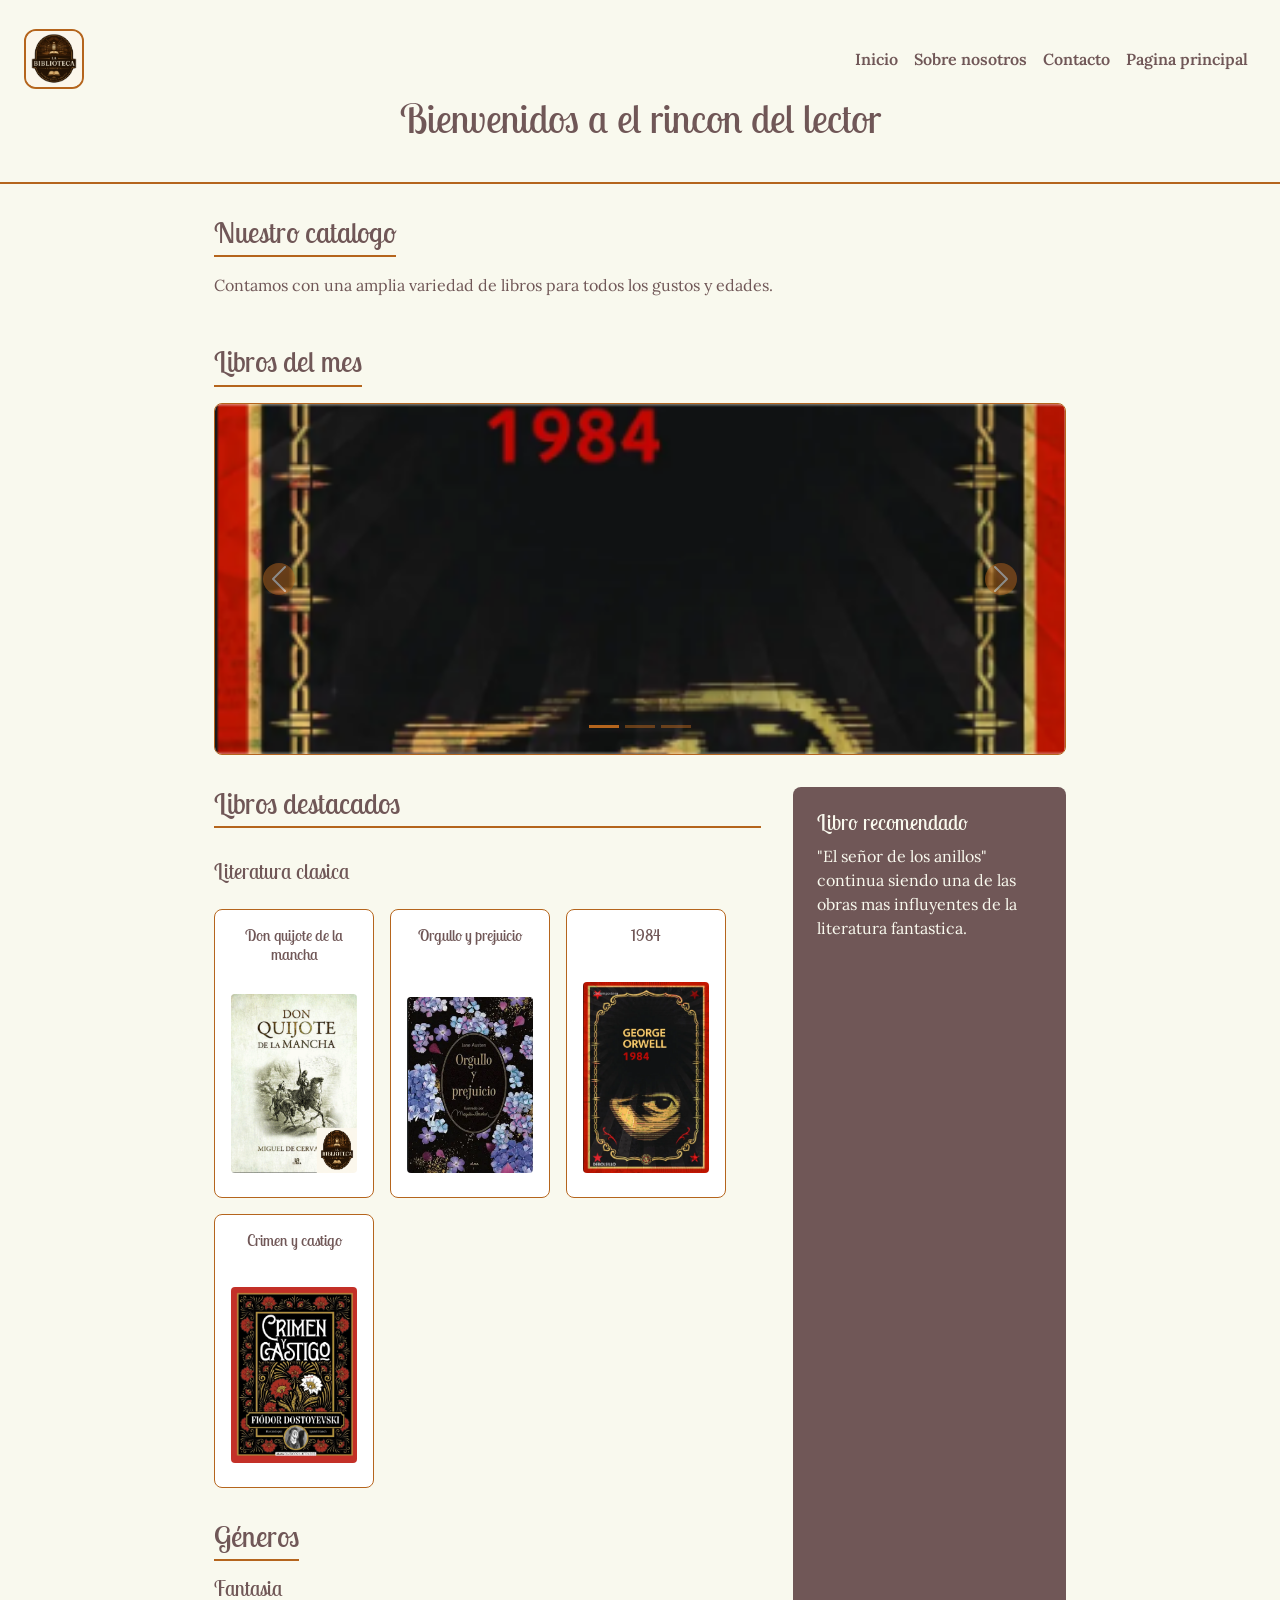
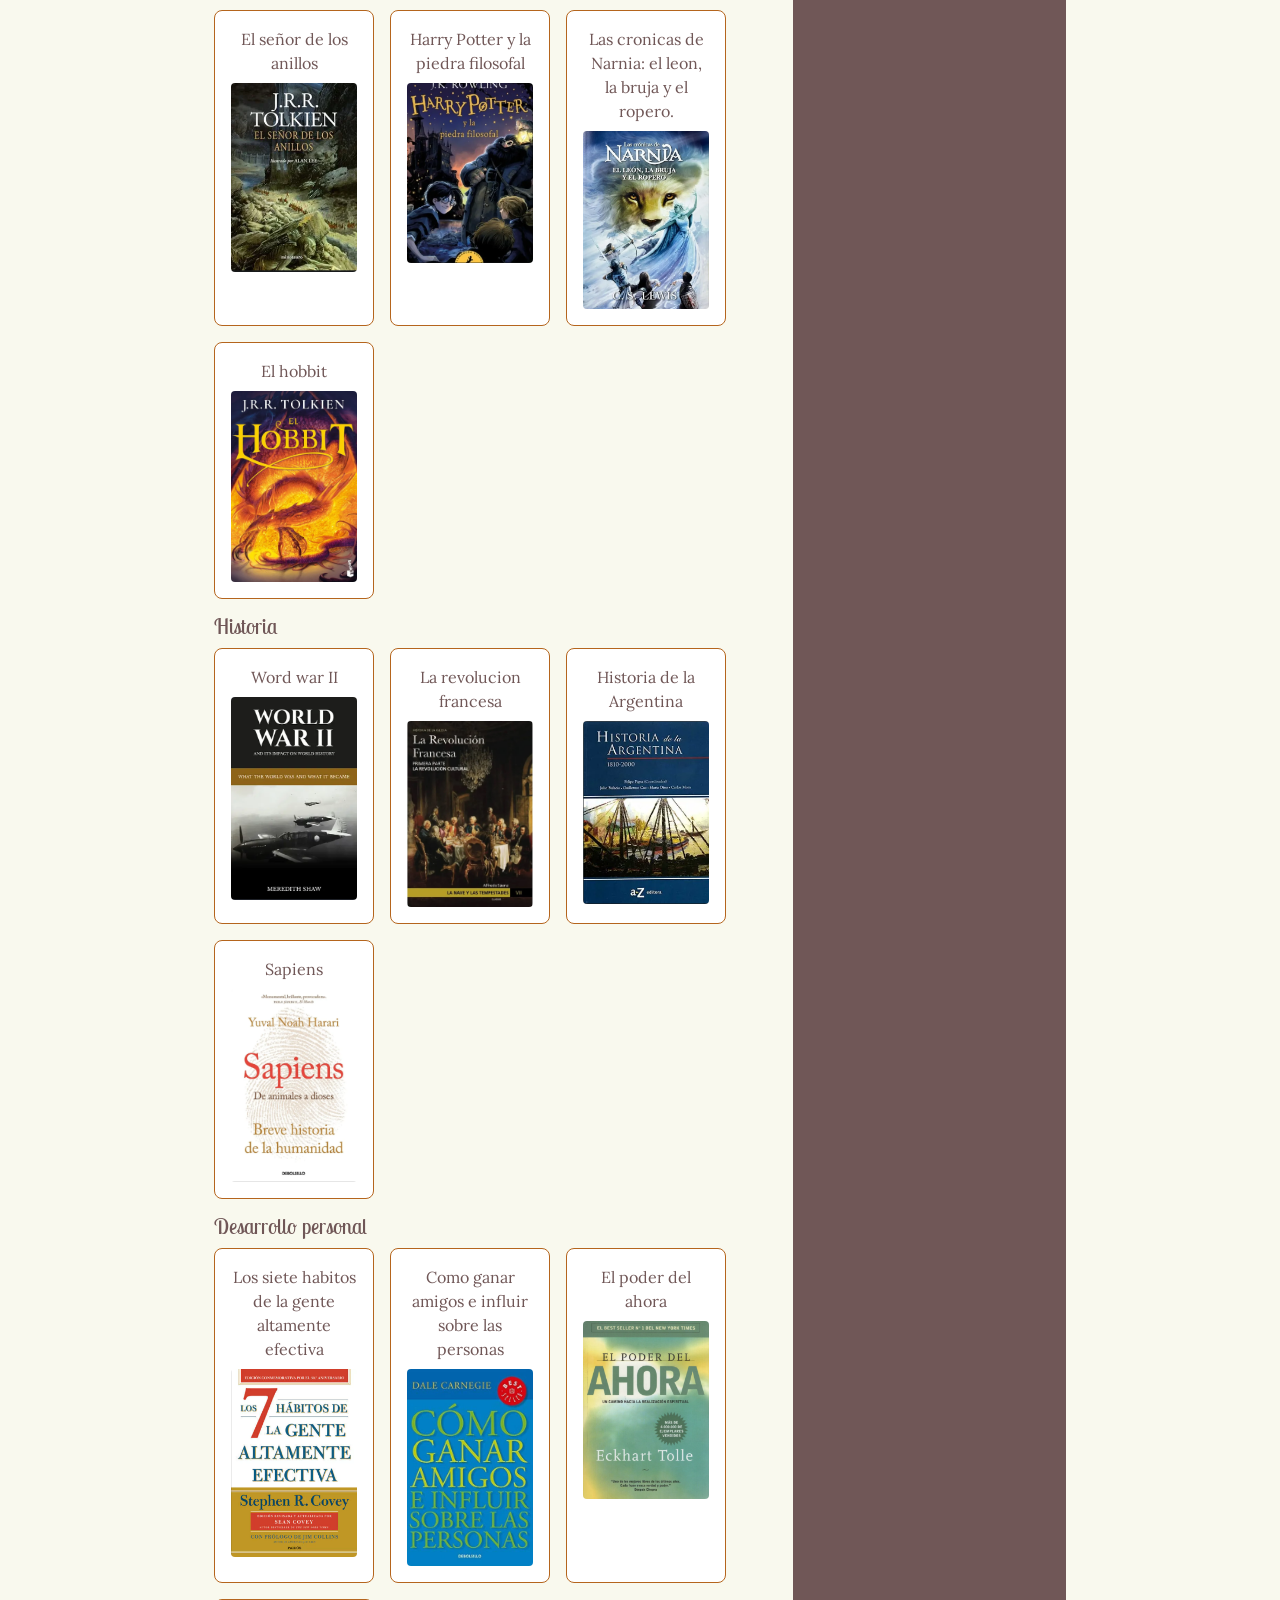
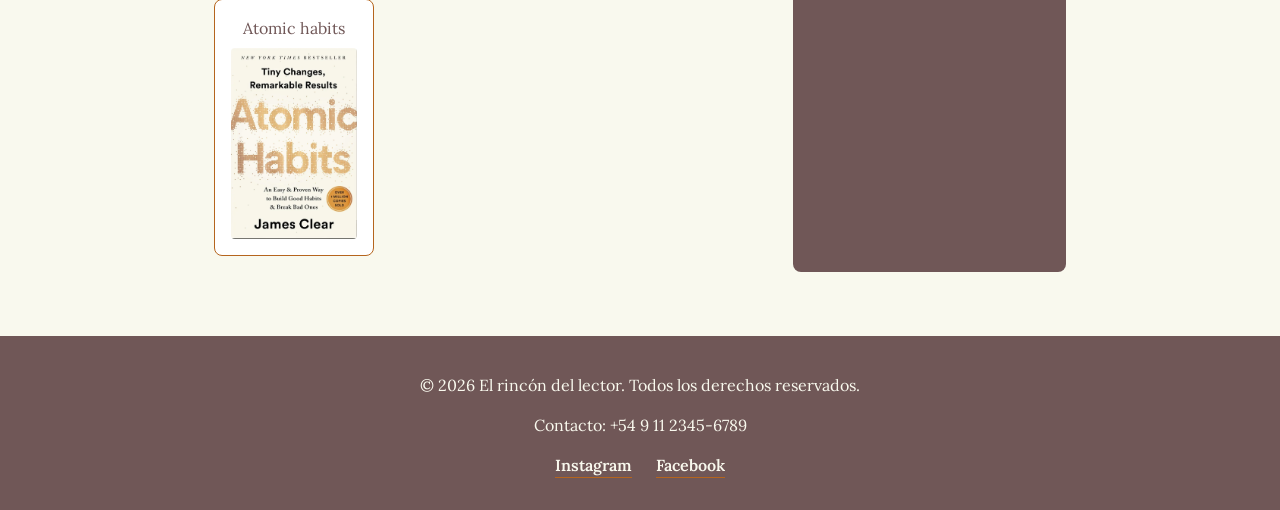
==== commit 87ce3473: "feat: add AOS animations, keyframes and finish responsive layout on all pages" ====
--- a/pages/catalogo.html
+++ b/pages/catalogo.html
@@ -5,6 +5,7 @@
     <meta name="viewport" content="width=device-width, initial-scale=1.0">
     <title>Catalogo</title>
     <link rel="stylesheet" href="https://cdn.jsdelivr.net/npm/bootstrap@5.3.3/dist/css/bootstrap.min.css">
+    <link rel="stylesheet" href="https://unpkg.com/aos@2.3.1/dist/aos.css">
     <link rel="stylesheet" href="../styles/main.css">
 </head>
 <body>
@@ -76,7 +77,7 @@
         
     <h3 class="titulo-terciario">Literatura clasica</h3>
 
-    <article class="libro">
+    <article class="libro" data-aos="fade-up">
     <h3 class="titulo-terciario">Don quijote de la mancha</h3>
         <img src="../assets/libros/don_quijote_de_la_mancha.png"
             alt="Portada de Don Quijote"
@@ -85,7 +86,7 @@
         
     </article>
 
-    <article class="libro">
+    <article class="libro" data-aos="fade-up" data-aos-delay="100">
         <h3 class="titulo-terciario">Orgullo y prejuicio</h3>
             <img src="../assets/libros/orgullo_y_prejuicio.png" 
                 alt="Portada de Orgullo y Prejuicio" 
@@ -94,14 +95,14 @@
     </article>
 
 
-    <article class="libro">
+    <article class="libro" data-aos="fade-up" data-aos-delay="200">
         <h3 class="titulo-terciario">1984</h3>
             <img src="../assets/libros/1984.png"
                 alt="Portada de 1984"
                 width="150">
     </article>
 
-    <article class="libro">
+    <article class="libro" data-aos="fade-up" data-aos-delay="300">
         <h3 class="titulo-terciario">Crimen y castigo</h3>
             <img src="../assets/libros/crimen_y_castigo.png"
                 alt="Portada de Crimen y Castigo"
@@ -212,5 +213,12 @@
 
     </footer>
 <script src="https://cdn.jsdelivr.net/npm/bootstrap@5.3.3/dist/js/bootstrap.bundle.min.js"></script>
+<script src="https://unpkg.com/aos@2.3.1/dist/aos.js"></script>
+<script>
+    AOS.init({
+        duration: 700,
+        once: true
+    });
+</script>
 </body>
 </html>
--- a/styles/main.css
+++ b/styles/main.css
@@ -205,6 +205,92 @@
 
 .libro-recomendado {
   grid-area: recomendado;
+}
+
+.contenido-inicio {
+  display: grid;
+  grid-template-columns: 1fr;
+  grid-template-areas: "marketing" "productos" "frase";
+  gap: 2rem;
+}
+.contenido-inicio .marketing {
+  grid-area: marketing;
+}
+.contenido-inicio .productos-destacados {
+  grid-area: productos;
+}
+.contenido-inicio .frase-destacada {
+  grid-area: frase;
+}
+@media (min-width: 1024px) {
+  .contenido-inicio {
+    grid-template-columns: 1fr 1fr;
+    grid-template-areas: "marketing marketing" "productos frase";
+  }
+}
+
+.contenido-sobre {
+  display: grid;
+  grid-template-columns: 1fr;
+  grid-template-areas: "texto" "figura" "valores";
+  gap: 2rem;
+}
+.contenido-sobre .sobre-texto {
+  grid-area: texto;
+}
+.contenido-sobre figure {
+  grid-area: figura;
+}
+.contenido-sobre .valores {
+  grid-area: valores;
+  margin-bottom: 0;
+}
+@media (min-width: 1024px) {
+  .contenido-sobre {
+    grid-template-columns: 2fr 1fr;
+    grid-template-areas: "texto figura" "texto valores";
+    align-items: start;
+  }
+}
+
+.contenido-contacto {
+  display: grid;
+  grid-template-columns: 1fr;
+  grid-template-areas: "intro" "form";
+  gap: 2rem;
+}
+.contenido-contacto .contacto-intro {
+  grid-area: intro;
+}
+.contenido-contacto form {
+  grid-area: form;
+  margin: 0;
+}
+@media (min-width: 1024px) {
+  .contenido-contacto {
+    grid-template-columns: 1fr 1fr;
+    grid-template-areas: "intro form";
+    align-items: center;
+  }
+}
+
+@media (min-width: 1024px) {
+  .contenido-sobre figure {
+    display: flex;
+    gap: 1rem;
+  }
+  .contenido-sobre figure img {
+    flex: 1;
+    width: 100%;
+  }
+}
+
+.libro, .genero li {
+  transition: transform 0.2s ease, box-shadow 0.2s ease;
+}
+.libro:hover, .genero li:hover {
+  transform: translateY(-4px);
+  box-shadow: 0 4px 10px rgba(112, 87, 87, 0.3);
 }
 
 .lugar-destacado,
@@ -241,7 +327,6 @@
   vertical-align: top;
   display: flex;
   flex-direction: column;
-  transition: transform 0.2s ease, box-shadow 0.2s ease;
 }
 .libro img {
   border-radius: 4px;
@@ -252,10 +337,6 @@
 .libro h3 {
   min-height: 3rem;
   font-size: 1rem;
-}
-.libro:hover {
-  transform: translateY(-4px);
-  box-shadow: 0 4px 10px rgba(112, 87, 87, 0.3);
 }
 
 .genero ul {
@@ -278,11 +359,6 @@
   display: flex;
   flex-direction: column;
   min-height: 3rem;
-  transition: transform 0.2s ease, box-shadow 0.2s ease;
-}
-.genero li:hover {
-  transform: translateY(-4px);
-  box-shadow: 0 4px 10px rgba(112, 87, 87, 0.3);
 }
 .genero img {
   display: block;
@@ -411,4 +487,28 @@
   font-style: italic;
   color: #705757;
   margin-top: 0.5rem;
-}/*# sourceMappingURL=main.css.map */+}/*# sourceMappingURL=main.css.map */
+
+
+// Utilities (variables, mixins y placeholders, deben ir primero)
+@use "utilities/variables" as *;
+@use "utilities/mixins" as *;
+@use "utilities/placeholders" as *;
+
+// Base (reset, tipografía, estilos globales)
+@use "base/tipografia";
+@use "base/base";
+
+// Layout (header, nav, footer, grids de página)
+@use "layout/header";
+@use "layout/nav";
+@use "layout/footer";
+@use "layout/grid";
+
+// Components (piezas reutilizables)
+@use "components/cards";
+@use "components/buttons";
+@use "components/forms";
+@use "components/carousel";
+@use "components/misc";
+@use "components/animations";
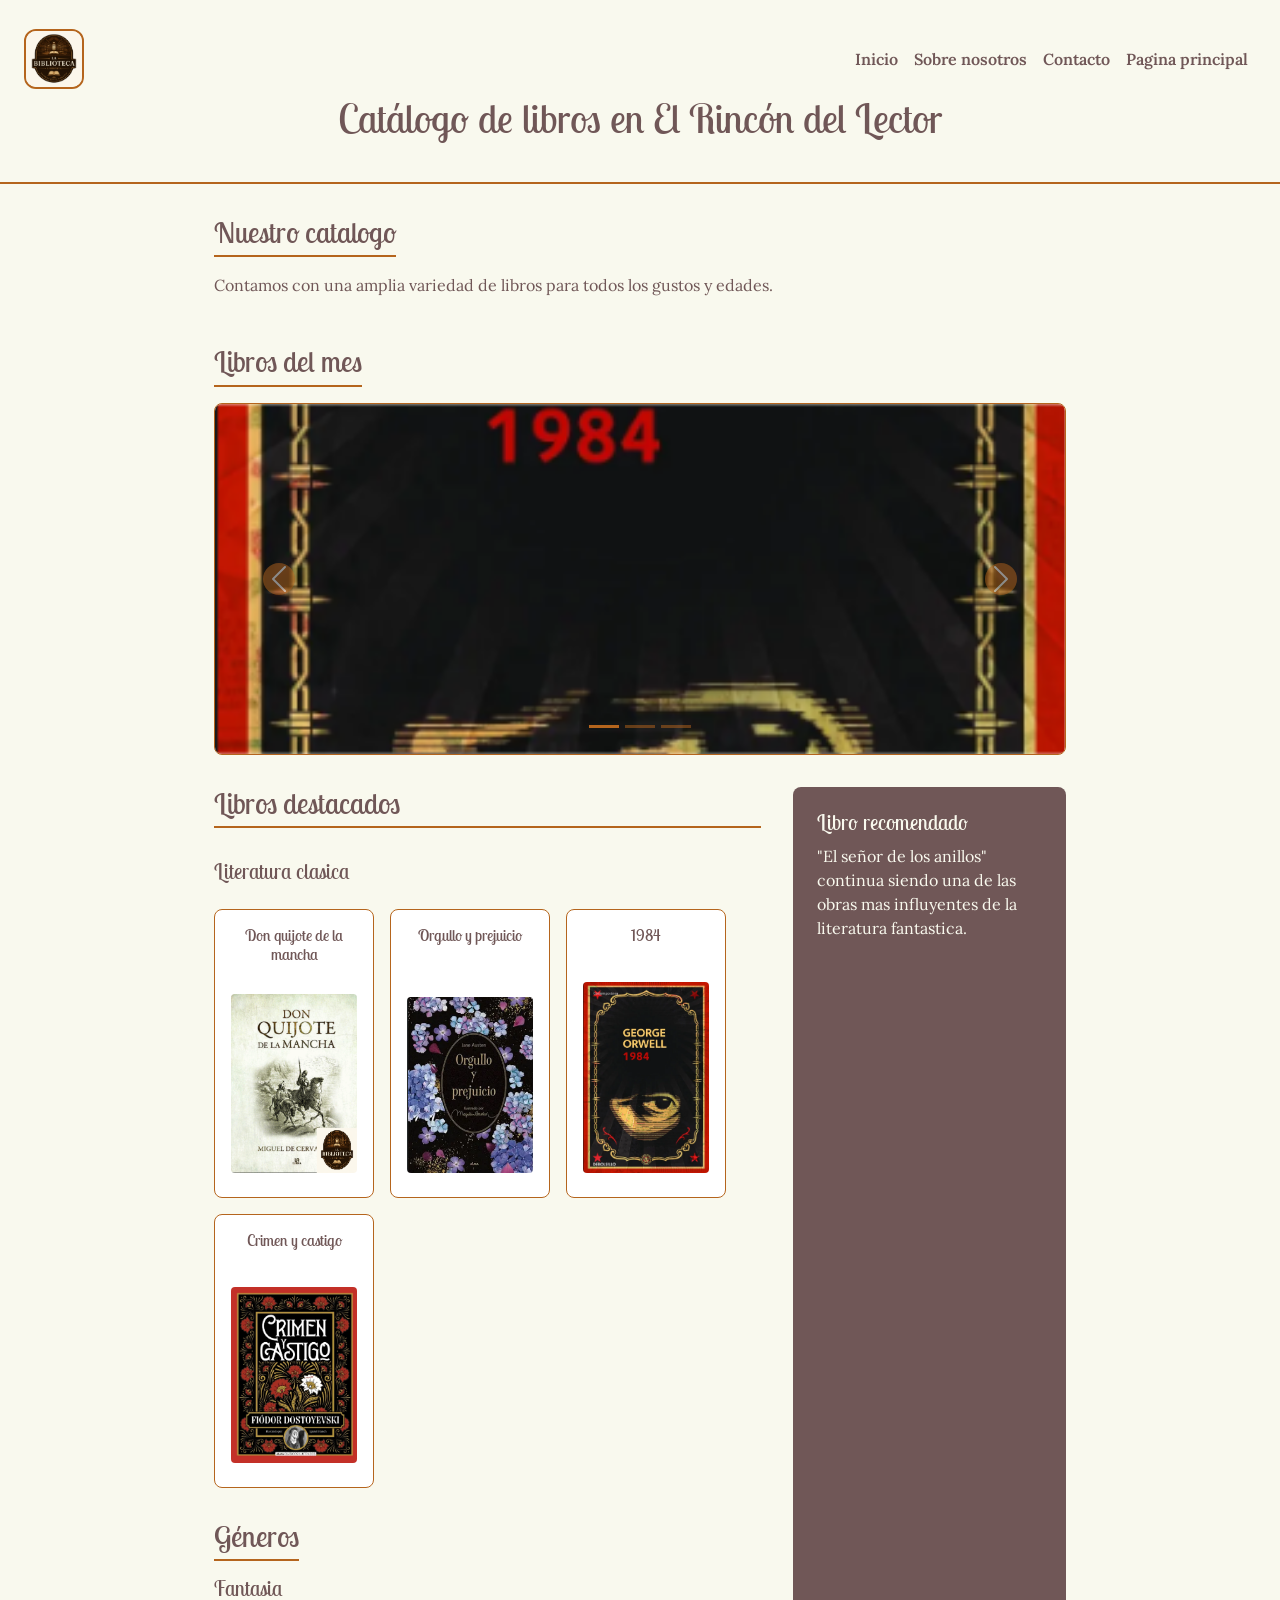
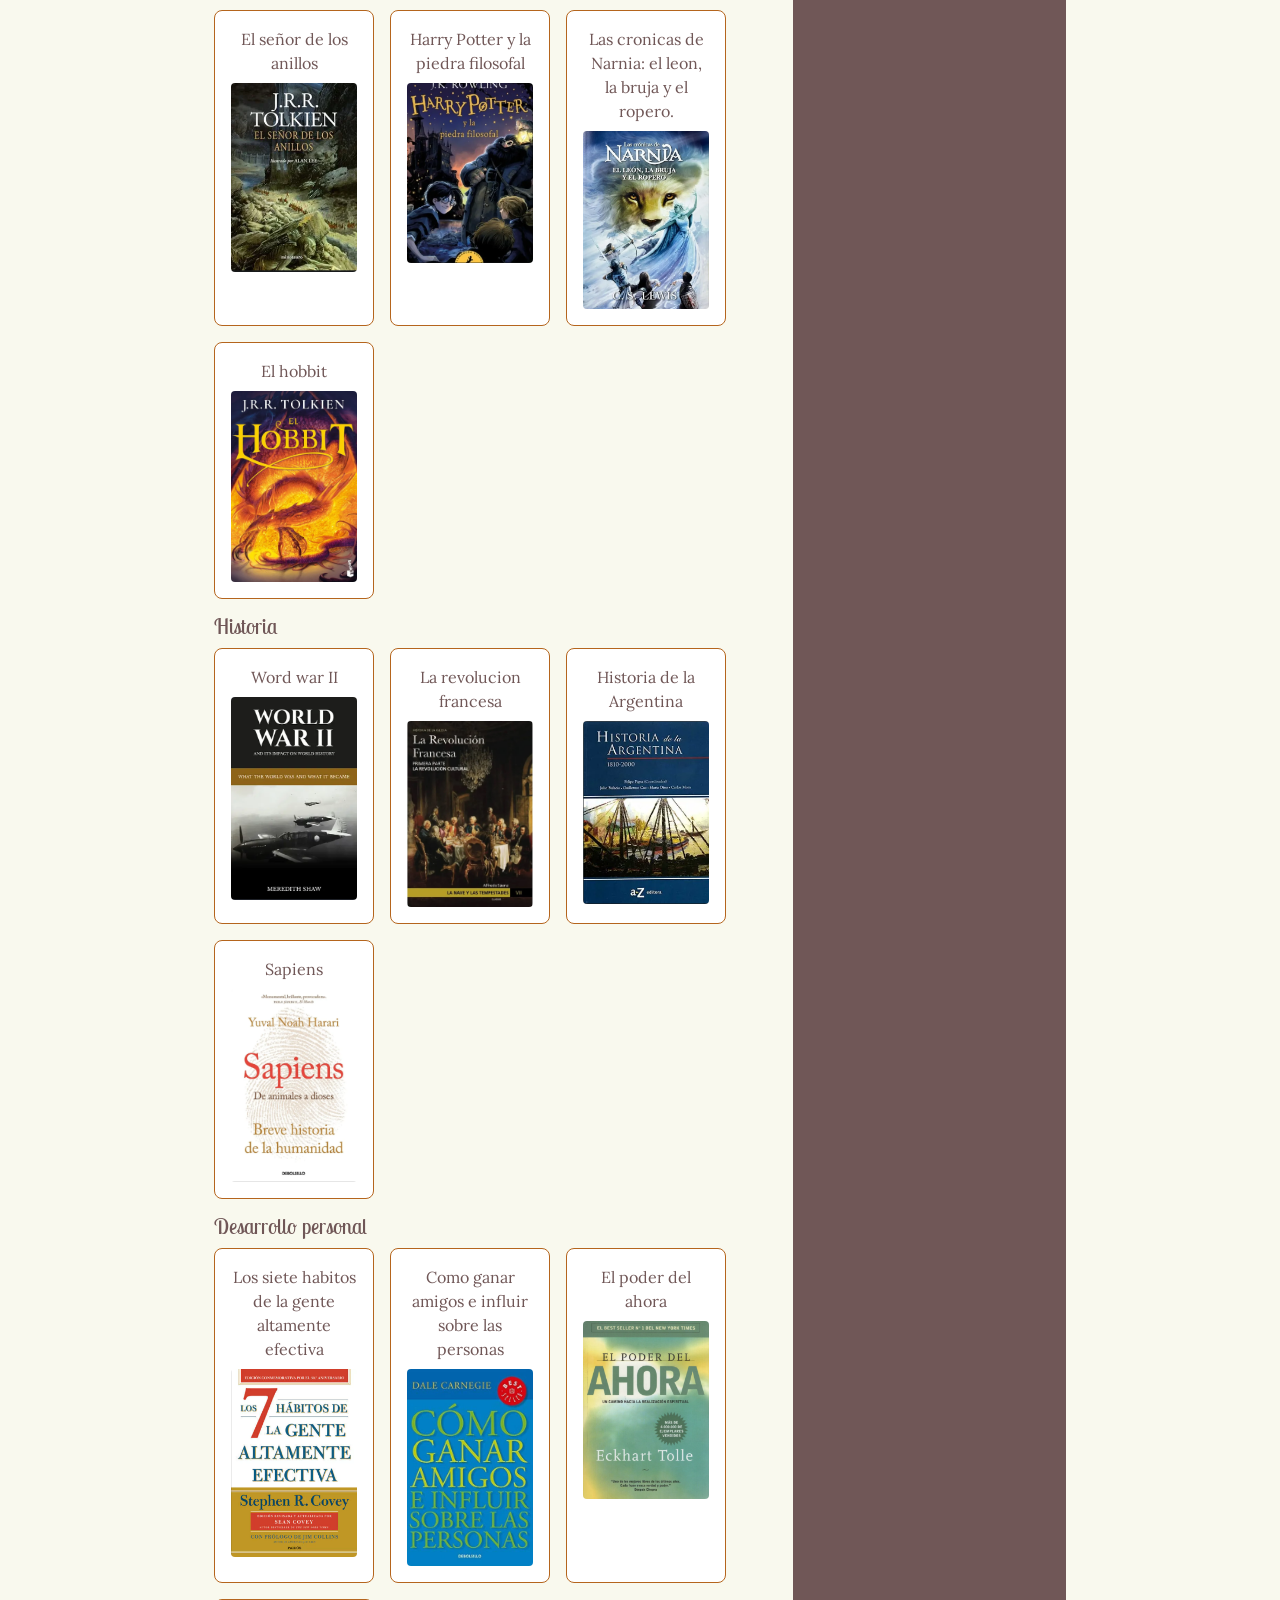
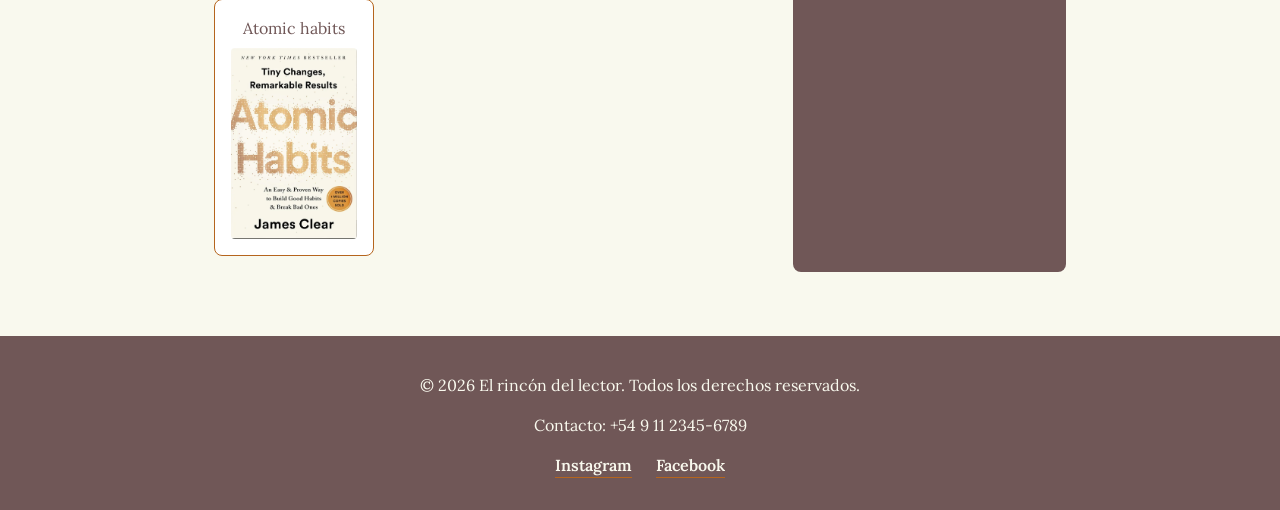
==== commit e8b84c8c: "feat: add SEO meta tags and improve image naming and alt text" ====
--- a/pages/catalogo.html
+++ b/pages/catalogo.html
@@ -3,7 +3,9 @@
 <head>
     <meta charset="UTF-8">
     <meta name="viewport" content="width=device-width, initial-scale=1.0">
-    <title>Catalogo</title>
+    <title>Catálogo de Libros | El Rincón del Lector</title>
+    <meta name="description" content="Explorá nuestro catálogo completo de libros: literatura clásica, fantasía, historia y desarrollo personal. Envíos a todo el país.">
+    <meta name="keywords" content="catálogo de libros, comprar libros online, literatura clásica, fantasía, historia, desarrollo personal">
     <link rel="stylesheet" href="https://cdn.jsdelivr.net/npm/bootstrap@5.3.3/dist/css/bootstrap.min.css">
     <link rel="stylesheet" href="https://unpkg.com/aos@2.3.1/dist/aos.css">
     <link rel="stylesheet" href="../styles/main.css">
@@ -31,7 +33,7 @@
         </div>
     </nav>
 
-    <h1 class="titulo-principal">Bienvenidos a el rincon del lector</h1>
+    <h1 class="titulo-principal">Catálogo de libros en El Rincón del Lector</h1>
 </header>
 
 <main class="contenido contenido-catalogo">
@@ -118,7 +120,7 @@
         <h3 class="titulo-terciario">Fantasia</h3>
         <ul>
             <li>El señor de los anillos
-            <img src="../assets/libros/el_señor_de_los_anillos.png"
+            <img src="../assets/libros/el_senor_de_los_anillos.png"
                 alt="Portada de El Señor de los Anillos"
                 width="150"> </li>
             <li>Harry Potter y la piedra filosofal
--- a/styles/main.css
+++ b/styles/main.css
@@ -487,28 +487,4 @@
   font-style: italic;
   color: #705757;
   margin-top: 0.5rem;
-}/*# sourceMappingURL=main.css.map */
-
-
-// Utilities (variables, mixins y placeholders, deben ir primero)
-@use "utilities/variables" as *;
-@use "utilities/mixins" as *;
-@use "utilities/placeholders" as *;
-
-// Base (reset, tipografía, estilos globales)
-@use "base/tipografia";
-@use "base/base";
-
-// Layout (header, nav, footer, grids de página)
-@use "layout/header";
-@use "layout/nav";
-@use "layout/footer";
-@use "layout/grid";
-
-// Components (piezas reutilizables)
-@use "components/cards";
-@use "components/buttons";
-@use "components/forms";
-@use "components/carousel";
-@use "components/misc";
-@use "components/animations";+}
